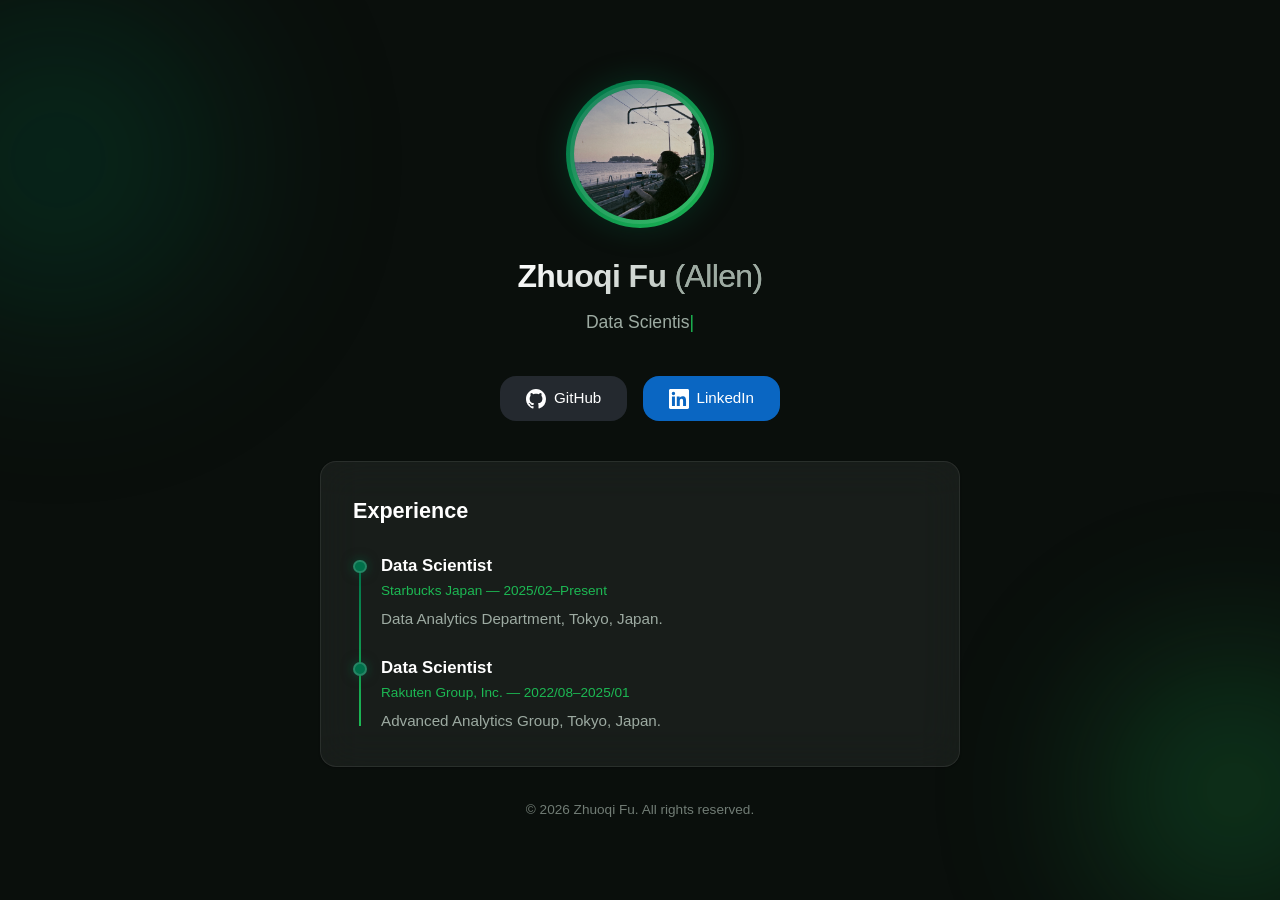
==== index.html @ b74b6f50 "Initial commit" ====
<!DOCTYPE html>
<html lang="en">
<head>
  <meta charset="UTF-8">
  <meta name="viewport" content="width=device-width, initial-scale=1.0">
  <meta name="description" content="Personal homepage of Zhuoqi Fu (Allen)">
  <title>Zhuoqi Fu (Allen) — Personal Homepage</title>
  <link rel="stylesheet" href="style.css">
</head>
<body>
  <main class="container">
    <!-- Hero / Avatar Section -->
    <section class="hero animate-on-load">
      <div class="avatar-wrapper">
        <img
          class="avatar"
          src="avatar.jpg"
          alt="Zhuoqi Fu"
          width="200"
          height="200"
        >
      </div>
      <h1 class="name">Zhuoqi Fu <span class="name-nick">(Allen)</span></h1>
      <p class="tagline"><span data-typing="Data Scientist @ Starbucks"></span><span class="cursor">|</span></p>
    </section>

    <!-- Social Links -->
    <section class="links">
      <a
        class="link-btn github"
        href="https://github.com/fukase1996"
        target="_blank"
        rel="noopener noreferrer"
      >
        <svg class="link-icon" viewBox="0 0 24 24" fill="currentColor" aria-hidden="true">
          <path d="M12 0C5.37 0 0 5.37 0 12c0 5.31 3.435 9.795 8.205 11.385.6.105.825-.255.825-.57 0-.285-.015-1.23-.015-2.235-3.015.555-3.795-.735-4.035-1.41-.135-.345-.72-1.41-1.23-1.695-.42-.225-1.02-.78-.015-.795.945-.015 1.62.87 1.845 1.23 1.08 1.815 2.805 1.305 3.495.99.105-.78.42-1.305.765-1.605-2.67-.3-5.46-1.335-5.46-5.925 0-1.305.465-2.385 1.23-3.225-.12-.3-.54-1.53.12-3.18 0 0 1.005-.315 3.3 1.23.96-.27 1.98-.405 3-.405s2.04.135 3 .405c2.295-1.56 3.3-1.23 3.3-1.23.66 1.65.24 2.88.12 3.18.765.84 1.23 1.905 1.23 3.225 0 4.605-2.805 5.625-5.475 5.925.435.375.81 1.095.81 2.22 0 1.605-.015 2.895-.015 3.3 0 .315.225.69.825.57A12.02 12.02 0 0024 12c0-6.63-5.37-12-12-12z"/>
        </svg>
        GitHub
      </a>

      <a
        class="link-btn linkedin"
        href="https://www.linkedin.com/in/zhuoqi/"
        target="_blank"
        rel="noopener noreferrer"
      >
        <svg class="link-icon" viewBox="0 0 24 24" fill="currentColor" aria-hidden="true">
          <path d="M20.447 20.452h-3.554v-5.569c0-1.328-.027-3.037-1.852-3.037-1.853 0-2.136 1.445-2.136 2.939v5.667H9.351V9h3.414v1.561h.046c.477-.9 1.637-1.85 3.37-1.85 3.601 0 4.267 2.37 4.267 5.455v6.286zM5.337 7.433a2.062 2.062 0 01-2.063-2.065 2.064 2.064 0 112.063 2.065zm1.782 13.019H3.555V9h3.564v11.452zM22.225 0H1.771C.792 0 0 .774 0 1.729v20.542C0 23.227.792 24 1.771 24h20.451C23.2 24 24 23.227 24 22.271V1.729C24 .774 23.2 0 22.222 0h.003z"/>
        </svg>
        LinkedIn
      </a>
    </section>

    <!-- Experience Section -->
    <section class="experience">
      <h2>Experience</h2>
      <div class="timeline">
        <div class="timeline-item" data-animate>
          <div class="timeline-dot"></div>
          <div class="timeline-content">
            <h3>Data Scientist</h3>
            <span class="timeline-meta">Starbucks Japan — 2025/02–Present</span>
            <p>Data Analytics Department, Tokyo, Japan.</p>
          </div>
        </div>
        <div class="timeline-item" data-animate>
          <div class="timeline-dot"></div>
          <div class="timeline-content">
            <h3>Data Scientist</h3>
            <span class="timeline-meta">Rakuten Group, Inc. — 2022/08–2025/01</span>
            <p>Advanced Analytics Group, Tokyo, Japan.</p>
          </div>
        </div>
      </div>
    </section>

    <!-- Footer -->
    <footer class="footer">
      <p>&copy; <span id="year"></span> Zhuoqi Fu. All rights reserved.</p>
    </footer>
  </main>

  <script src="script.js"></script>
</body>
</html>
---- style.css ----
/* ========================================
   Personal Homepage — Zhuoqi Fu (Allen)
   ======================================== */

/* --- Reset & Base --- */
*,
*::before,
*::after {
  box-sizing: border-box;
  margin: 0;
  padding: 0;
}

:root {
  --color-bg:        #0a0f0c;
  --color-surface:   rgba(255,255,255,0.06);
  --color-text:      #e8ece9;
  --color-muted:     #9daba2;
  --color-accent:    #00704A;
  --color-accent-hi: #00995f;
  --color-accent2:   #1db954;
  --color-border:    rgba(255,255,255,0.08);
  --color-github:    #24292f;
  --color-linkedin:  #0a66c2;
  --radius:          16px;
  --radius-full:     9999px;
  --shadow-sm:       0 1px 2px rgba(0,0,0,0.3);
  --shadow-md:       0 8px 32px rgba(0,0,0,0.4);
  --shadow-glow:     0 0 30px rgba(0,112,74,0.3);
  --font-sans:       -apple-system, BlinkMacSystemFont, "Segoe UI", Roboto, "Helvetica Neue", Arial, sans-serif;
}

html {
  font-size: 16px;
  scroll-behavior: smooth;
}

/* --- Animated Background --- */
body {
  font-family: var(--font-sans);
  color: var(--color-text);
  line-height: 1.6;
  min-height: 100vh;
  display: flex;
  align-items: center;
  justify-content: center;
  padding: 2rem 1rem;
  background: var(--color-bg);
  overflow-x: hidden;
}

/* Floating gradient orbs */
body::before,
body::after {
  content: "";
  position: fixed;
  border-radius: 50%;
  filter: blur(80px);
  opacity: 0.35;
  z-index: 0;
  pointer-events: none;
}

body::before {
  width: 500px;
  height: 500px;
  background: radial-gradient(circle, var(--color-accent), transparent 70%);
  top: -10%;
  left: -15%;
  animation: floatOrb1 18s ease-in-out infinite;
}

body::after {
  width: 400px;
  height: 400px;
  background: radial-gradient(circle, var(--color-accent2), transparent 70%);
  bottom: -10%;
  right: -12%;
  animation: floatOrb2 22s ease-in-out infinite;
}

@keyframes floatOrb1 {
  0%, 100% { transform: translate(0, 0) scale(1); }
  25%      { transform: translate(60px, 40px) scale(1.15); }
  50%      { transform: translate(20px, -30px) scale(0.9); }
  75%      { transform: translate(-30px, -20px) scale(1.1); }
}

@keyframes floatOrb2 {
  0%, 100% { transform: translate(0, 0) scale(1); }
  33%      { transform: translate(-50px, -30px) scale(1.2); }
  66%      { transform: translate(30px, 20px) scale(0.85); }
}

/* --- Container --- */
.container {
  position: relative;
  z-index: 1;
  width: 100%;
  max-width: 640px;
  margin: 0 auto;
}

/* --- Hero --- */
.hero {
  text-align: center;
  margin-bottom: 2.5rem;
}

/* Entry animation for hero */
.hero.animate-on-load {
  animation: fadeInUp 0.9s cubic-bezier(0.22, 0.61, 0.36, 1) both;
}

/* --- Avatar --- */
.avatar-wrapper {
  display: inline-block;
  border-radius: var(--radius-full);
  padding: 4px;
  background: linear-gradient(135deg, var(--color-accent), var(--color-accent2));
  animation: avatarGlow 3s ease-in-out infinite, avatarFloat 5s ease-in-out infinite;
  transition: transform 0.35s ease;
  box-shadow: var(--shadow-glow);
}

.avatar-wrapper:hover {
  transform: scale(1.06);
  box-shadow: 0 0 50px rgba(0,112,74,0.5);
}

.avatar {
  display: block;
  width: 140px;
  height: 140px;
  border-radius: var(--radius-full);
  object-fit: cover;
  border: 4px solid rgba(255,255,255,0.1);
}

@keyframes avatarGlow {
  0%, 100% { box-shadow: 0 0 25px rgba(0,112,74,0.3); }
  50%      { box-shadow: 0 0 45px rgba(0,112,74,0.5), 0 0 80px rgba(29,185,84,0.15); }
}

@keyframes avatarFloat {
  0%, 100% { transform: translateY(0); }
  50%      { transform: translateY(-6px); }
}

/* --- Name --- */
.name {
  font-size: 2rem;
  font-weight: 700;
  margin-top: 1rem;
  letter-spacing: -0.02em;
  background: linear-gradient(135deg, #fff 30%, #9daba2 70%);
  -webkit-background-clip: text;
  -webkit-text-fill-color: transparent;
  background-clip: text;
}

.name-nick {
  font-weight: 400;
  -webkit-text-fill-color: var(--color-muted);
}

/* --- Tagline / Typing --- */
.tagline {
  font-size: 1.1rem;
  margin-top: 0.35rem;
  color: var(--color-muted);
  min-height: 1.7rem;
}

.cursor {
  display: inline-block;
  color: var(--color-accent2);
  font-weight: 300;
  animation: blink 0.8s step-end infinite;
}

.cursor.done {
  animation: blink 1.4s step-end infinite;
}

@keyframes blink {
  0%, 100% { opacity: 1; }
  50%      { opacity: 0; }
}

/* --- Social Links --- */
.links {
  display: flex;
  gap: 1rem;
  justify-content: center;
  flex-wrap: wrap;
  margin-bottom: 2.5rem;
}

.link-btn {
  display: inline-flex;
  align-items: center;
  gap: 0.5rem;
  padding: 0.65rem 1.6rem;
  border-radius: var(--radius);
  font-size: 0.95rem;
  font-weight: 500;
  text-decoration: none;
  color: #fff;
  position: relative;
  overflow: hidden;
  transition: transform 0.25s ease, box-shadow 0.25s ease;
}

/* Shimmer effect */
.link-btn::after {
  content: "";
  position: absolute;
  inset: 0;
  background: linear-gradient(
    105deg,
    transparent 40%,
    rgba(255,255,255,0.12) 45%,
    rgba(255,255,255,0.18) 50%,
    rgba(255,255,255,0.12) 55%,
    transparent 60%
  );
  transform: translateX(-100%);
  transition: transform 0.6s ease;
}

.link-btn:hover::after {
  transform: translateX(100%);
}

.link-btn:hover {
  transform: translateY(-2px);
  box-shadow: var(--shadow-md);
}

.link-btn.github {
  background: var(--color-github);
}

.link-btn.github:hover {
  background: #1b1f23;
}

.link-btn.linkedin {
  background: var(--color-linkedin);
}

.link-btn.linkedin:hover {
  background: #004182;
}

.link-icon {
  width: 1.25rem;
  height: 1.25rem;
  flex-shrink: 0;
  position: relative;
  z-index: 1;
}

/* --- Experience / Glassmorphism --- */
.experience {
  background: var(--color-surface);
  backdrop-filter: blur(20px);
  -webkit-backdrop-filter: blur(20px);
  border: 1px solid var(--color-border);
  border-radius: var(--radius);
  padding: 2rem;
  box-shadow: var(--shadow-sm);
  transition: box-shadow 0.4s ease;
}

.experience:hover {
  box-shadow: var(--shadow-md);
}

.experience h2 {
  font-size: 1.35rem;
  font-weight: 650;
  margin-bottom: 1.5rem;
  color: #fff;
}

/* Timeline */
.timeline {
  position: relative;
  padding-left: 1.75rem;
}

/* Timeline vertical line — draws on scroll */
.timeline::before {
  content: "";
  position: absolute;
  left: 0.375rem;
  top: 0.5rem;
  bottom: 0.5rem;
  width: 2px;
  background: linear-gradient(
    to bottom,
    var(--color-accent),
    var(--color-accent2)
  );
  transform-origin: top;
  animation: drawLine 1.2s ease-out both;
  animation-timeline: view();
  animation-range: entry 0% entry 100%;
}

/* Fallback for browsers without scroll-driven animations */
@supports not (animation-timeline: view()) {
  .timeline::before {
    animation: drawLineFallback 1.2s ease-out both;
  }
}

@keyframes drawLine {
  from { transform: scaleY(0); }
  to   { transform: scaleY(1); }
}

@keyframes drawLineFallback {
  from { transform: scaleY(0); }
  to   { transform: scaleY(1); }
}

.timeline-item {
  position: relative;
  margin-bottom: 1.5rem;
  opacity: 0;
  transform: translateX(-20px);
  transition: opacity 0.6s ease, transform 0.6s cubic-bezier(0.22, 0.61, 0.36, 1);
}

.timeline-item:last-child {
  margin-bottom: 0;
}

.timeline-item.visible {
  opacity: 1;
  transform: translateX(0);
}

.timeline-dot {
  position: absolute;
  left: -1.75rem;
  top: 0.45rem;
  width: 0.85rem;
  height: 0.85rem;
  border-radius: var(--radius-full);
  background: var(--color-accent);
  border: 2px solid rgba(255,255,255,0.15);
  box-shadow: 0 0 12px rgba(0,112,74,0.5);
  transition: box-shadow 0.4s ease;
}

.timeline-item.visible .timeline-dot {
  animation: dotPulse 2s ease-in-out infinite;
}

@keyframes dotPulse {
  0%, 100% { box-shadow: 0 0 8px rgba(0,112,74,0.5); }
  50%      { box-shadow: 0 0 20px rgba(29,185,84,0.6), 0 0 35px rgba(0,112,74,0.3); }
}

.timeline-content h3 {
  font-size: 1.05rem;
  font-weight: 600;
  color: #fff;
}

.timeline-meta {
  display: block;
  font-size: 0.85rem;
  color: var(--color-accent2);
  font-weight: 500;
  margin-bottom: 0.35rem;
}

.timeline-content p {
  color: var(--color-muted);
  font-size: 0.95rem;
}

/* --- Footer --- */
.footer {
  text-align: center;
  margin-top: 2rem;
  color: var(--color-muted);
  font-size: 0.85rem;
  opacity: 0.7;
}

/* --- Keyframes --- */
@keyframes fadeInUp {
  from {
    opacity: 0;
    transform: translateY(30px);
  }
  to {
    opacity: 1;
    transform: translateY(0);
  }
}

/* --- Responsive --- */
@media (max-width: 480px) {
  body {
    padding: 1.5rem 1rem;
  }

  .name {
    font-size: 1.6rem;
  }

  .experience {
    padding: 1.25rem;
  }

  .links {
    flex-direction: column;
    align-items: stretch;
  }

  .link-btn {
    justify-content: center;
  }

  body::before {
    width: 300px;
    height: 300px;
  }

  body::after {
    width: 250px;
    height: 250px;
  }
}
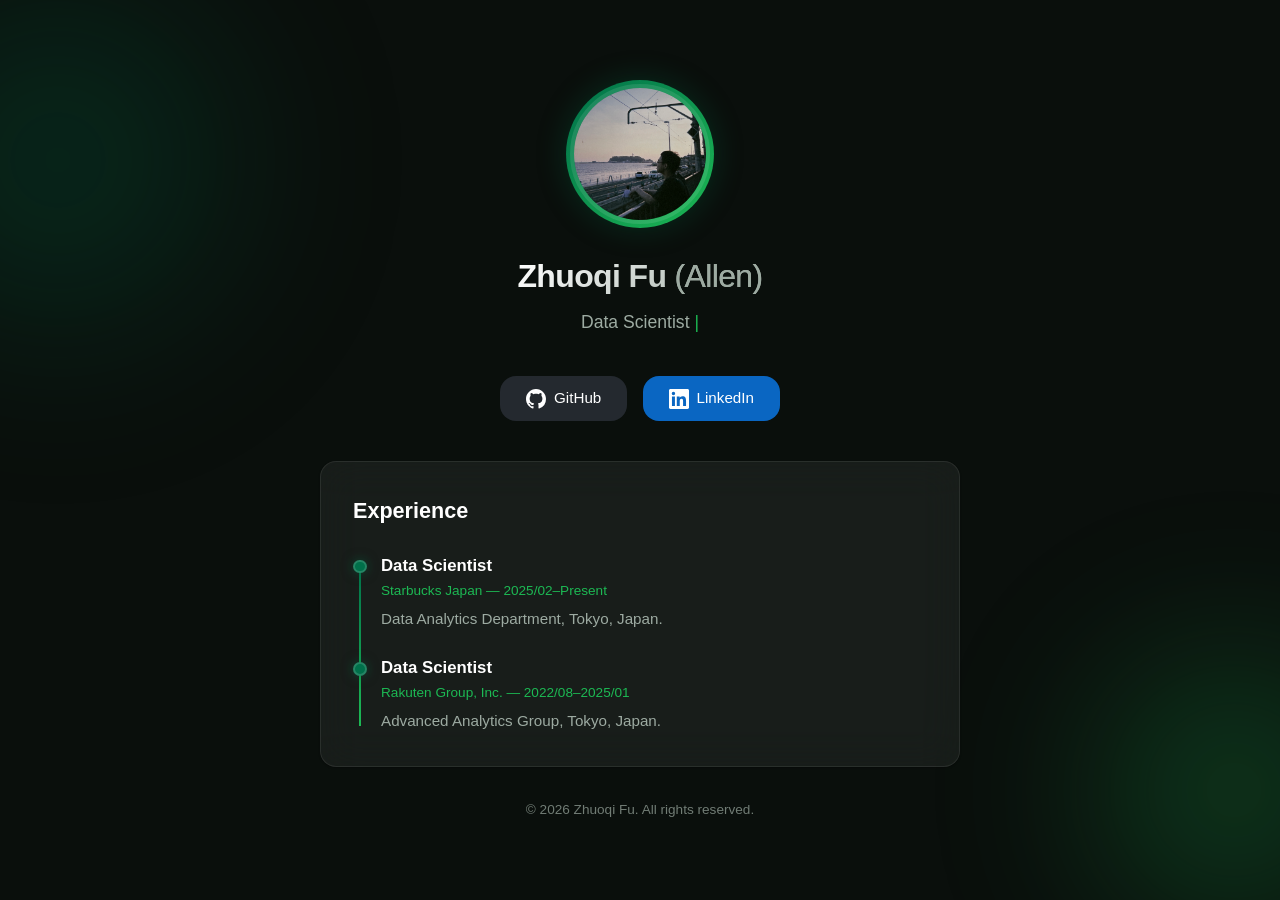
==== commit ea2edd85: "Fix GitHub link to zhuoq1" ====
--- a/index.html
+++ b/index.html
@@ -28,7 +28,7 @@
     <section class="links">
       <a
         class="link-btn github"
-        href="https://github.com/fukase1996"
+        href="https://github.com/zhuoq1"
         target="_blank"
         rel="noopener noreferrer"
       >
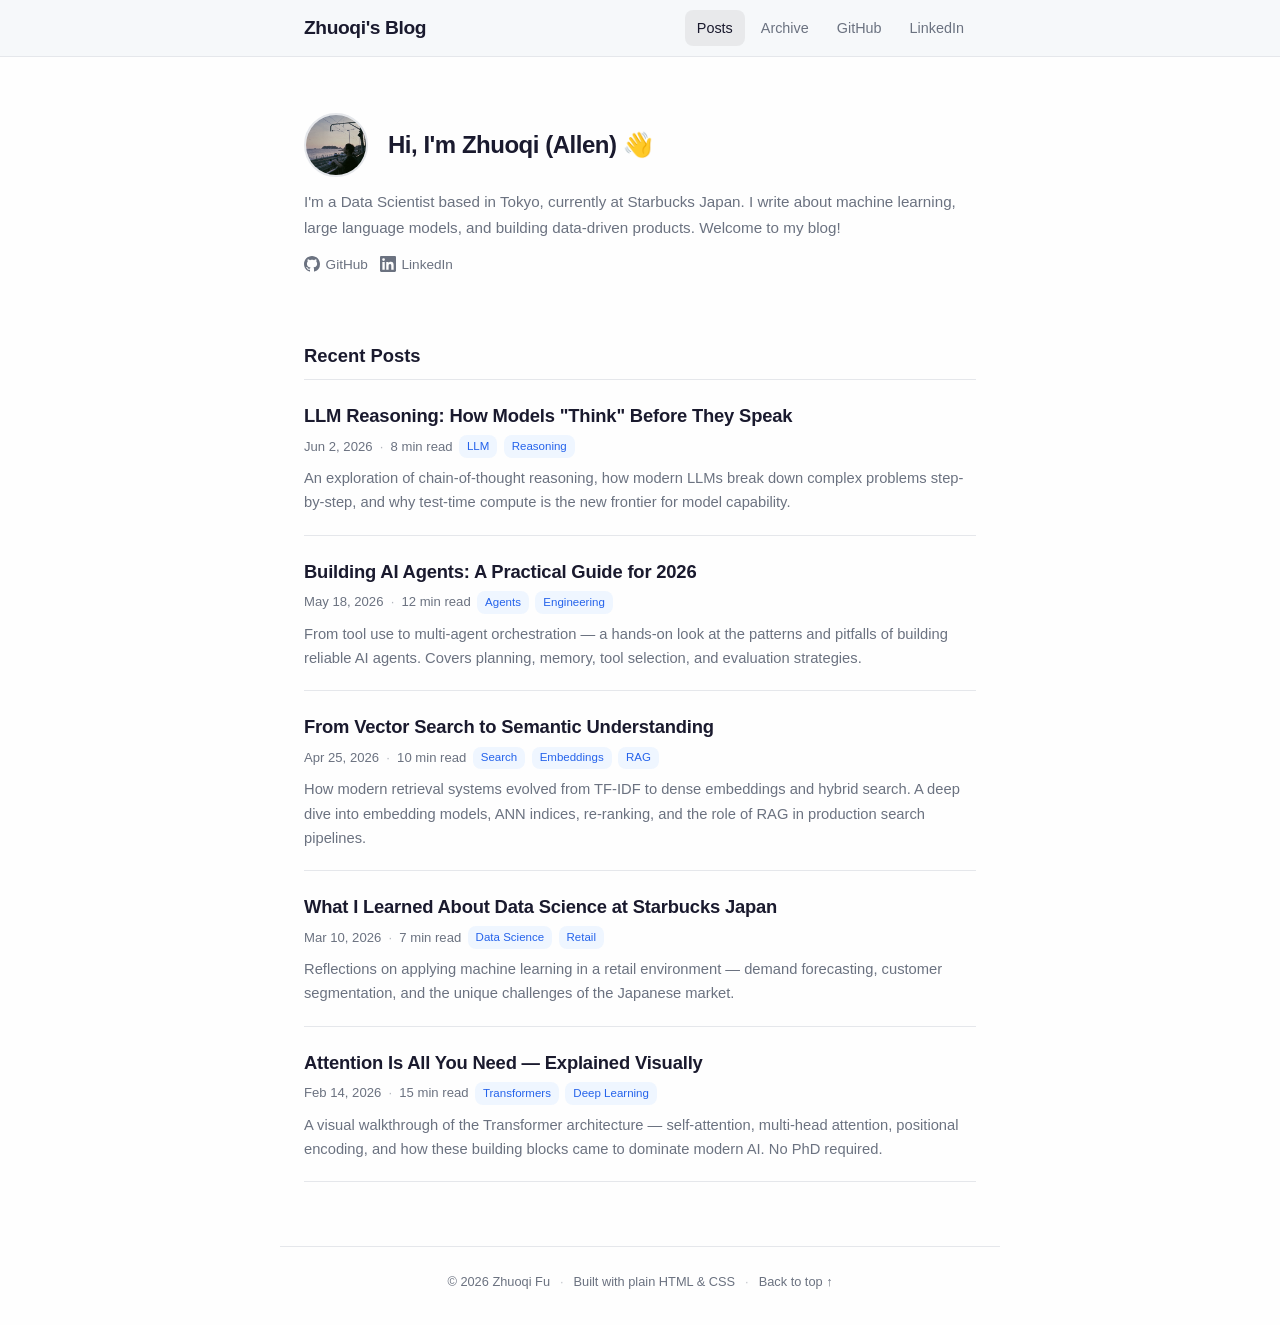
==== commit 03c7a356: "Transform homepage into blog with GitHub OAuth admin panel - Replace static personal page with dynam" ====
--- a/index.html
+++ b/index.html
@@ -3,83 +3,93 @@
 <head>
   <meta charset="UTF-8">
   <meta name="viewport" content="width=device-width, initial-scale=1.0">
-  <meta name="description" content="Personal homepage of Zhuoqi Fu (Allen)">
-  <title>Zhuoqi Fu (Allen) — Personal Homepage</title>
+  <meta name="description" content="Zhuoqi Fu's Blog — thoughts on AI, data science, and technology.">
+  <title>Zhuoqi's Blog</title>
   <link rel="stylesheet" href="style.css">
 </head>
 <body>
-  <main class="container">
-    <!-- Hero / Avatar Section -->
-    <section class="hero animate-on-load">
-      <div class="avatar-wrapper">
+  <!-- Navigation -->
+  <nav class="nav">
+    <div class="nav-inner">
+      <a href="/" class="nav-brand">Zhuoqi's Blog</a>
+      <ul class="nav-links">
+        <li><a href="/" class="active">Posts</a></li>
+        <li><a href="archive.html">Archive</a></li>
+        <li><a href="https://github.com/zhuoq1" target="_blank" rel="noopener noreferrer">GitHub</a></li>
+        <li><a href="https://www.linkedin.com/in/zhuoqi/" target="_blank" rel="noopener noreferrer">LinkedIn</a></li>
+      </ul>
+    </div>
+  </nav>
+
+  <!-- Main Content -->
+  <main class="main">
+    <!-- Author Intro -->
+    <section class="intro">
+      <div class="intro-header">
         <img
-          class="avatar"
+          class="intro-avatar"
           src="avatar.jpg"
           alt="Zhuoqi Fu"
-          width="200"
-          height="200"
+          width="64"
+          height="64"
         >
+        <div>
+          <h1 class="intro-greeting">Hi, I'm Zhuoqi (Allen) 👋</h1>
+        </div>
       </div>
-      <h1 class="name">Zhuoqi Fu <span class="name-nick">(Allen)</span></h1>
-      <p class="tagline"><span data-typing="Data Scientist @ Starbucks"></span><span class="cursor">|</span></p>
-    </section>
-
-    <!-- Social Links -->
-    <section class="links">
-      <a
-        class="link-btn github"
-        href="https://github.com/zhuoq1"
-        target="_blank"
-        rel="noopener noreferrer"
-      >
-        <svg class="link-icon" viewBox="0 0 24 24" fill="currentColor" aria-hidden="true">
-          <path d="M12 0C5.37 0 0 5.37 0 12c0 5.31 3.435 9.795 8.205 11.385.6.105.825-.255.825-.57 0-.285-.015-1.23-.015-2.235-3.015.555-3.795-.735-4.035-1.41-.135-.345-.72-1.41-1.23-1.695-.42-.225-1.02-.78-.015-.795.945-.015 1.62.87 1.845 1.23 1.08 1.815 2.805 1.305 3.495.99.105-.78.42-1.305.765-1.605-2.67-.3-5.46-1.335-5.46-5.925 0-1.305.465-2.385 1.23-3.225-.12-.3-.54-1.53.12-3.18 0 0 1.005-.315 3.3 1.23.96-.27 1.98-.405 3-.405s2.04.135 3 .405c2.295-1.56 3.3-1.23 3.3-1.23.66 1.65.24 2.88.12 3.18.765.84 1.23 1.905 1.23 3.225 0 4.605-2.805 5.625-5.475 5.925.435.375.81 1.095.81 2.22 0 1.605-.015 2.895-.015 3.3 0 .315.225.69.825.57A12.02 12.02 0 0024 12c0-6.63-5.37-12-12-12z"/>
-        </svg>
-        GitHub
-      </a>
-
-      <a
-        class="link-btn linkedin"
-        href="https://www.linkedin.com/in/zhuoqi/"
-        target="_blank"
-        rel="noopener noreferrer"
-      >
-        <svg class="link-icon" viewBox="0 0 24 24" fill="currentColor" aria-hidden="true">
-          <path d="M20.447 20.452h-3.554v-5.569c0-1.328-.027-3.037-1.852-3.037-1.853 0-2.136 1.445-2.136 2.939v5.667H9.351V9h3.414v1.561h.046c.477-.9 1.637-1.85 3.37-1.85 3.601 0 4.267 2.37 4.267 5.455v6.286zM5.337 7.433a2.062 2.062 0 01-2.063-2.065 2.064 2.064 0 112.063 2.065zm1.782 13.019H3.555V9h3.564v11.452zM22.225 0H1.771C.792 0 0 .774 0 1.729v20.542C0 23.227.792 24 1.771 24h20.451C23.2 24 24 23.227 24 22.271V1.729C24 .774 23.2 0 22.222 0h.003z"/>
-        </svg>
-        LinkedIn
-      </a>
-    </section>
-
-    <!-- Experience Section -->
-    <section class="experience">
-      <h2>Experience</h2>
-      <div class="timeline">
-        <div class="timeline-item" data-animate>
-          <div class="timeline-dot"></div>
-          <div class="timeline-content">
-            <h3>Data Scientist</h3>
-            <span class="timeline-meta">Starbucks Japan — 2025/02–Present</span>
-            <p>Data Analytics Department, Tokyo, Japan.</p>
-          </div>
-        </div>
-        <div class="timeline-item" data-animate>
-          <div class="timeline-dot"></div>
-          <div class="timeline-content">
-            <h3>Data Scientist</h3>
-            <span class="timeline-meta">Rakuten Group, Inc. — 2022/08–2025/01</span>
-            <p>Advanced Analytics Group, Tokyo, Japan.</p>
-          </div>
-        </div>
+      <p class="intro-text">
+        I'm a Data Scientist based in Tokyo, currently at Starbucks Japan.
+        I write about machine learning, large language models, and building
+        data-driven products. Welcome to my blog!
+      </p>
+      <div class="social-links">
+        <a class="social-link" href="https://github.com/zhuoq1" target="_blank" rel="noopener noreferrer">
+          <svg viewBox="0 0 24 24" fill="currentColor"><path d="M12 0C5.37 0 0 5.37 0 12c0 5.31 3.435 9.795 8.205 11.385.6.105.825-.255.825-.57 0-.285-.015-1.23-.015-2.235-3.015.555-3.795-.735-4.035-1.41-.135-.345-.72-1.41-1.23-1.695-.42-.225-1.02-.78-.015-.795.945-.015 1.62.87 1.845 1.23 1.08 1.815 2.805 1.305 3.495.99.105-.78.42-1.305.765-1.605-2.67-.3-5.46-1.335-5.46-5.925 0-1.305.465-2.385 1.23-3.225-.12-.3-.54-1.53.12-3.18 0 0 1.005-.315 3.3 1.23.96-.27 1.98-.405 3-.405s2.04.135 3 .405c2.295-1.56 3.3-1.23 3.3-1.23.66 1.65.24 2.88.12 3.18.765.84 1.23 1.905 1.23 3.225 0 4.605-2.805 5.625-5.475 5.925.435.375.81 1.095.81 2.22 0 1.605-.015 2.895-.015 3.3 0 .315.225.69.825.57A12.02 12.02 0 0024 12c0-6.63-5.37-12-12-12z"/></svg>
+          GitHub
+        </a>
+        <a class="social-link" href="https://www.linkedin.com/in/zhuoqi/" target="_blank" rel="noopener noreferrer">
+          <svg viewBox="0 0 24 24" fill="currentColor"><path d="M20.447 20.452h-3.554v-5.569c0-1.328-.027-3.037-1.852-3.037-1.853 0-2.136 1.445-2.136 2.939v5.667H9.351V9h3.414v1.561h.046c.477-.9 1.637-1.85 3.37-1.85 3.601 0 4.267 2.37 4.267 5.455v6.286zM5.337 7.433a2.062 2.062 0 01-2.063-2.065 2.064 2.064 0 112.063 2.065zm1.782 13.019H3.555V9h3.564v11.452zM22.225 0H1.771C.792 0 0 .774 0 1.729v20.542C0 23.227.792 24 1.771 24h20.451C23.2 24 24 23.227 24 22.271V1.729C24 .774 23.2 0 22.222 0h.003z"/></svg>
+          LinkedIn
+        </a>
       </div>
     </section>
 
-    <!-- Footer -->
-    <footer class="footer">
-      <p>&copy; <span id="year"></span> Zhuoqi Fu. All rights reserved.</p>
-    </footer>
+    <!-- Blog Posts -->
+    <h2 class="posts-header">Recent Posts</h2>
+    <section id="posts-container" aria-live="polite">
+      <p class="loading-placeholder">Loading posts...</p>
+    </section>
   </main>
 
+  <!-- Footer -->
+  <footer class="footer">
+    <p>
+      © <span id="year"></span> Zhuoqi Fu
+      <span class="footer-sep">·</span>
+      Built with plain HTML & CSS
+      <span class="footer-sep">·</span>
+      <a href="#">Back to top ↑</a>
+    </p>
+  </footer>
+
+  <script src="lib/marked.min.js"></script>
+  <script src="lib/purify.min.js"></script>
+  <script src="blog.js"></script>
   <script src="script.js"></script>
+  <script>
+    // Initialize homepage
+    (async function initHome() {
+      const container = document.getElementById('posts-container');
+      try {
+        const posts = await fetchManifest();
+        const params = new URLSearchParams(window.location.search);
+        const page = parseInt(params.get('page')) || 1;
+        renderPostList(container, posts, page);
+      } catch (err) {
+        container.innerHTML = '<p class="error">Failed to load posts. Please refresh the page.</p>';
+        console.error(err);
+      }
+    })();
+  </script>
 </body>
 </html>
--- a/style.css
+++ b/style.css
@@ -1,5 +1,5 @@
 /* ========================================
-   Personal Homepage — Zhuoqi Fu (Allen)
+   Blog — Zhuoqi Fu
    ======================================== */
 
 /* --- Reset & Base --- */
@@ -11,23 +11,24 @@
   padding: 0;
 }
 
+/* Ensure [hidden] works even when CSS sets display */
+[hidden] { display: none !important; }
+
 :root {
-  --color-bg:        #0a0f0c;
-  --color-surface:   rgba(255,255,255,0.06);
-  --color-text:      #e8ece9;
-  --color-muted:     #9daba2;
-  --color-accent:    #00704A;
-  --color-accent-hi: #00995f;
-  --color-accent2:   #1db954;
-  --color-border:    rgba(255,255,255,0.08);
-  --color-github:    #24292f;
-  --color-linkedin:  #0a66c2;
-  --radius:          16px;
-  --radius-full:     9999px;
-  --shadow-sm:       0 1px 2px rgba(0,0,0,0.3);
-  --shadow-md:       0 8px 32px rgba(0,0,0,0.4);
-  --shadow-glow:     0 0 30px rgba(0,112,74,0.3);
+  --color-bg:        #fefefe;
+  --color-surface:   #f6f8fa;
+  --color-text:      #1a1a2e;
+  --color-muted:     #6b7280;
+  --color-accent:    #2563eb;
+  --color-accent-hi: #1d4ed8;
+  --color-tag-bg:    #eff6ff;
+  --color-tag-text:  #2563eb;
+  --color-border:    #e5e7eb;
+  --color-code-bg:   #f3f4f6;
+  --radius:          8px;
   --font-sans:       -apple-system, BlinkMacSystemFont, "Segoe UI", Roboto, "Helvetica Neue", Arial, sans-serif;
+  --font-mono:       "SF Mono", "Fira Code", "Cascadia Code", Consolas, monospace;
+  --max-width:       720px;
 }
 
 html {
@@ -35,407 +36,976 @@
   scroll-behavior: smooth;
 }
 
-/* --- Animated Background --- */
 body {
   font-family: var(--font-sans);
   color: var(--color-text);
-  line-height: 1.6;
+  background: var(--color-bg);
+  line-height: 1.7;
   min-height: 100vh;
-  display: flex;
+}
+
+a {
+  color: var(--color-accent);
+  text-decoration: none;
+  transition: color 0.2s ease;
+}
+
+a:hover {
+  color: var(--color-accent-hi);
+}
+
+/* --- Navigation --- */
+.nav {
+  background: var(--color-surface);
+  border-bottom: 1px solid var(--color-border);
+  position: sticky;
+  top: 0;
+  z-index: 100;
+  backdrop-filter: blur(12px);
+  -webkit-backdrop-filter: blur(12px);
+}
+
+.nav-inner {
+  max-width: var(--max-width);
+  margin: 0 auto;
+  padding: 0 1.5rem;
+  display: flex;
+  align-items: center;
+  justify-content: space-between;
+  height: 56px;
+}
+
+.nav-brand {
+  font-size: 1.2rem;
+  font-weight: 700;
+  color: var(--color-text);
+  letter-spacing: -0.02em;
+}
+
+.nav-brand:hover {
+  color: var(--color-accent);
+}
+
+.nav-links {
+  display: flex;
+  gap: 0.25rem;
+  list-style: none;
+  flex-wrap: wrap;
+}
+
+.nav-links a {
+  display: inline-block;
+  padding: 0.35rem 0.75rem;
+  border-radius: var(--radius);
+  font-size: 0.9rem;
+  color: var(--color-muted);
+  font-weight: 500;
+  transition: background 0.2s, color 0.2s;
+}
+
+.nav-links a:hover,
+.nav-links a.active {
+  color: var(--color-text);
+  background: rgba(0,0,0,0.06);
+}
+
+/* --- Main Container --- */
+.main {
+  max-width: var(--max-width);
+  margin: 0 auto;
+  padding: 2rem 1.5rem 4rem;
+}
+
+/* --- Author Intro --- */
+.intro {
+  margin-bottom: 2.5rem;
+  padding: 1.5rem 0;
+}
+
+.intro-header {
+  display: flex;
+  align-items: center;
+  gap: 1.25rem;
+  margin-bottom: 0.75rem;
+}
+
+.intro-avatar {
+  width: 64px;
+  height: 64px;
+  border-radius: 50%;
+  object-fit: cover;
+  border: 2px solid var(--color-border);
+}
+
+.intro-greeting {
+  font-size: 1.5rem;
+  font-weight: 700;
+  letter-spacing: -0.02em;
+}
+
+.intro-text {
+  color: var(--color-muted);
+  font-size: 0.95rem;
+  line-height: 1.7;
+}
+
+.intro-text a {
+  font-weight: 500;
+}
+
+.social-links {
+  display: flex;
+  gap: 0.75rem;
+  margin-top: 0.75rem;
+}
+
+.social-link {
+  display: inline-flex;
+  align-items: center;
+  gap: 0.35rem;
+  font-size: 0.85rem;
+  color: var(--color-muted);
+}
+
+.social-link:hover {
+  color: var(--color-accent);
+}
+
+.social-link svg {
+  width: 1rem;
+  height: 1rem;
+  flex-shrink: 0;
+}
+
+/* --- Post Listings --- */
+.posts-header {
+  font-size: 1.15rem;
+  font-weight: 650;
+  margin-bottom: 1.25rem;
+  padding-bottom: 0.5rem;
+  border-bottom: 1px solid var(--color-border);
+}
+
+.post-entry {
+  padding: 1.25rem 0;
+  border-bottom: 1px solid var(--color-border);
+}
+
+.post-entry:first-of-type {
+  padding-top: 0;
+}
+
+.post-title {
+  font-size: 1.15rem;
+  font-weight: 650;
+  margin-bottom: 0.25rem;
+  letter-spacing: -0.01em;
+}
+
+.post-title a {
+  color: var(--color-text);
+}
+
+.post-title a:hover {
+  color: var(--color-accent);
+}
+
+.post-meta {
+  font-size: 0.82rem;
+  color: var(--color-muted);
+  margin-bottom: 0.5rem;
+  display: flex;
+  flex-wrap: wrap;
+  gap: 0.15rem;
+  align-items: center;
+}
+
+.post-meta-sep {
+  margin: 0 0.3rem;
+  opacity: 0.5;
+}
+
+.post-tags {
+  display: inline-flex;
+  gap: 0.4rem;
+  flex-wrap: wrap;
+  margin-left: 0.25rem;
+}
+
+.post-tag {
+  display: inline-block;
+  font-size: 0.72rem;
+  padding: 0.1rem 0.5rem;
+  border-radius: var(--radius);
+  background: var(--color-tag-bg);
+  color: var(--color-tag-text);
+  font-weight: 500;
+  transition: background 0.2s;
+}
+
+.post-tag:hover {
+  background: #dbeafe;
+  color: var(--color-accent-hi);
+}
+
+.post-excerpt {
+  color: var(--color-muted);
+  font-size: 0.92rem;
+  line-height: 1.65;
+}
+
+.loading-placeholder {
+  color: var(--color-muted);
+  font-style: italic;
+  padding: 1rem 0;
+}
+
+.error {
+  color: #dc2626;
+  padding: 1rem 0;
+}
+
+/* --- Pagination --- */
+.pagination {
+  margin-top: 2rem;
+  display: flex;
+  justify-content: center;
+  gap: 0.5rem;
+}
+
+.pagination a {
+  display: inline-flex;
   align-items: center;
   justify-content: center;
-  padding: 2rem 1rem;
-  background: var(--color-bg);
-  overflow-x: hidden;
-}
-
-/* Floating gradient orbs */
-body::before,
-body::after {
-  content: "";
-  position: fixed;
-  border-radius: 50%;
-  filter: blur(80px);
-  opacity: 0.35;
-  z-index: 0;
-  pointer-events: none;
-}
-
-body::before {
-  width: 500px;
-  height: 500px;
-  background: radial-gradient(circle, var(--color-accent), transparent 70%);
-  top: -10%;
-  left: -15%;
-  animation: floatOrb1 18s ease-in-out infinite;
-}
-
-body::after {
-  width: 400px;
-  height: 400px;
-  background: radial-gradient(circle, var(--color-accent2), transparent 70%);
-  bottom: -10%;
-  right: -12%;
-  animation: floatOrb2 22s ease-in-out infinite;
-}
-
-@keyframes floatOrb1 {
-  0%, 100% { transform: translate(0, 0) scale(1); }
-  25%      { transform: translate(60px, 40px) scale(1.15); }
-  50%      { transform: translate(20px, -30px) scale(0.9); }
-  75%      { transform: translate(-30px, -20px) scale(1.1); }
-}
-
-@keyframes floatOrb2 {
-  0%, 100% { transform: translate(0, 0) scale(1); }
-  33%      { transform: translate(-50px, -30px) scale(1.2); }
-  66%      { transform: translate(30px, 20px) scale(0.85); }
-}
-
-/* --- Container --- */
-.container {
-  position: relative;
-  z-index: 1;
-  width: 100%;
-  max-width: 640px;
+  min-width: 2rem;
+  height: 2rem;
+  padding: 0 0.5rem;
+  border-radius: var(--radius);
+  font-size: 0.9rem;
+  font-weight: 500;
+  color: var(--color-muted);
+  border: 1px solid var(--color-border);
+  transition: background 0.2s, color 0.2s, border-color 0.2s;
+}
+
+.pagination a:hover,
+.pagination a.active {
+  color: var(--color-text);
+  border-color: var(--color-accent);
+  background: rgba(37,99,235,0.1);
+}
+
+/* --- Footer --- */
+.footer {
+  max-width: var(--max-width);
   margin: 0 auto;
-}
-
-/* --- Hero --- */
-.hero {
+  padding: 1.5rem 1.5rem 2rem;
   text-align: center;
-  margin-bottom: 2.5rem;
-}
-
-/* Entry animation for hero */
-.hero.animate-on-load {
-  animation: fadeInUp 0.9s cubic-bezier(0.22, 0.61, 0.36, 1) both;
-}
-
-/* --- Avatar --- */
-.avatar-wrapper {
-  display: inline-block;
-  border-radius: var(--radius-full);
-  padding: 4px;
-  background: linear-gradient(135deg, var(--color-accent), var(--color-accent2));
-  animation: avatarGlow 3s ease-in-out infinite, avatarFloat 5s ease-in-out infinite;
-  transition: transform 0.35s ease;
-  box-shadow: var(--shadow-glow);
-}
-
-.avatar-wrapper:hover {
-  transform: scale(1.06);
-  box-shadow: 0 0 50px rgba(0,112,74,0.5);
-}
-
-.avatar {
-  display: block;
-  width: 140px;
-  height: 140px;
-  border-radius: var(--radius-full);
-  object-fit: cover;
-  border: 4px solid rgba(255,255,255,0.1);
-}
-
-@keyframes avatarGlow {
-  0%, 100% { box-shadow: 0 0 25px rgba(0,112,74,0.3); }
-  50%      { box-shadow: 0 0 45px rgba(0,112,74,0.5), 0 0 80px rgba(29,185,84,0.15); }
-}
-
-@keyframes avatarFloat {
-  0%, 100% { transform: translateY(0); }
-  50%      { transform: translateY(-6px); }
-}
-
-/* --- Name --- */
-.name {
-  font-size: 2rem;
+  color: var(--color-muted);
+  font-size: 0.8rem;
+  border-top: 1px solid var(--color-border);
+}
+
+.footer a {
+  color: var(--color-muted);
+}
+
+.footer a:hover {
+  color: var(--color-accent);
+}
+
+.footer-sep {
+  margin: 0 0.4rem;
+  opacity: 0.4;
+}
+
+/* ========================================
+   Single Post Page
+   ======================================== */
+
+.post-article {
+  padding-top: 0.5rem;
+}
+
+.post-header {
+  margin-bottom: 2rem;
+}
+
+.post-header .post-title {
+  font-size: 1.8rem;
   font-weight: 700;
-  margin-top: 1rem;
-  letter-spacing: -0.02em;
-  background: linear-gradient(135deg, #fff 30%, #9daba2 70%);
-  -webkit-background-clip: text;
-  -webkit-text-fill-color: transparent;
-  background-clip: text;
-}
-
-.name-nick {
-  font-weight: 400;
-  -webkit-text-fill-color: var(--color-muted);
-}
-
-/* --- Tagline / Typing --- */
-.tagline {
-  font-size: 1.1rem;
-  margin-top: 0.35rem;
-  color: var(--color-muted);
-  min-height: 1.7rem;
-}
-
-.cursor {
-  display: inline-block;
-  color: var(--color-accent2);
-  font-weight: 300;
-  animation: blink 0.8s step-end infinite;
-}
-
-.cursor.done {
-  animation: blink 1.4s step-end infinite;
-}
-
-@keyframes blink {
-  0%, 100% { opacity: 1; }
-  50%      { opacity: 0; }
-}
-
-/* --- Social Links --- */
-.links {
-  display: flex;
-  gap: 1rem;
-  justify-content: center;
-  flex-wrap: wrap;
-  margin-bottom: 2.5rem;
-}
-
-.link-btn {
-  display: inline-flex;
-  align-items: center;
-  gap: 0.5rem;
-  padding: 0.65rem 1.6rem;
-  border-radius: var(--radius);
-  font-size: 0.95rem;
-  font-weight: 500;
-  text-decoration: none;
-  color: #fff;
-  position: relative;
-  overflow: hidden;
-  transition: transform 0.25s ease, box-shadow 0.25s ease;
-}
-
-/* Shimmer effect */
-.link-btn::after {
-  content: "";
-  position: absolute;
-  inset: 0;
-  background: linear-gradient(
-    105deg,
-    transparent 40%,
-    rgba(255,255,255,0.12) 45%,
-    rgba(255,255,255,0.18) 50%,
-    rgba(255,255,255,0.12) 55%,
-    transparent 60%
-  );
-  transform: translateX(-100%);
-  transition: transform 0.6s ease;
-}
-
-.link-btn:hover::after {
-  transform: translateX(100%);
-}
-
-.link-btn:hover {
-  transform: translateY(-2px);
-  box-shadow: var(--shadow-md);
-}
-
-.link-btn.github {
-  background: var(--color-github);
-}
-
-.link-btn.github:hover {
-  background: #1b1f23;
-}
-
-.link-btn.linkedin {
-  background: var(--color-linkedin);
-}
-
-.link-btn.linkedin:hover {
-  background: #004182;
-}
-
-.link-icon {
-  width: 1.25rem;
-  height: 1.25rem;
-  flex-shrink: 0;
-  position: relative;
-  z-index: 1;
-}
-
-/* --- Experience / Glassmorphism --- */
-.experience {
-  background: var(--color-surface);
-  backdrop-filter: blur(20px);
-  -webkit-backdrop-filter: blur(20px);
-  border: 1px solid var(--color-border);
-  border-radius: var(--radius);
-  padding: 2rem;
-  box-shadow: var(--shadow-sm);
-  transition: box-shadow 0.4s ease;
-}
-
-.experience:hover {
-  box-shadow: var(--shadow-md);
-}
-
-.experience h2 {
+  line-height: 1.3;
+  margin-bottom: 0.5rem;
+}
+
+.post-header .post-meta {
+  font-size: 0.85rem;
+  margin-bottom: 0;
+}
+
+/* Post content typography */
+.post-content h2 {
   font-size: 1.35rem;
   font-weight: 650;
-  margin-bottom: 1.5rem;
-  color: #fff;
-}
-
-/* Timeline */
-.timeline {
-  position: relative;
-  padding-left: 1.75rem;
-}
-
-/* Timeline vertical line — draws on scroll */
-.timeline::before {
-  content: "";
-  position: absolute;
-  left: 0.375rem;
-  top: 0.5rem;
-  bottom: 0.5rem;
-  width: 2px;
-  background: linear-gradient(
-    to bottom,
-    var(--color-accent),
-    var(--color-accent2)
-  );
-  transform-origin: top;
-  animation: drawLine 1.2s ease-out both;
-  animation-timeline: view();
-  animation-range: entry 0% entry 100%;
-}
-
-/* Fallback for browsers without scroll-driven animations */
-@supports not (animation-timeline: view()) {
-  .timeline::before {
-    animation: drawLineFallback 1.2s ease-out both;
-  }
-}
-
-@keyframes drawLine {
-  from { transform: scaleY(0); }
-  to   { transform: scaleY(1); }
-}
-
-@keyframes drawLineFallback {
-  from { transform: scaleY(0); }
-  to   { transform: scaleY(1); }
-}
-
-.timeline-item {
-  position: relative;
-  margin-bottom: 1.5rem;
-  opacity: 0;
-  transform: translateX(-20px);
-  transition: opacity 0.6s ease, transform 0.6s cubic-bezier(0.22, 0.61, 0.36, 1);
-}
-
-.timeline-item:last-child {
-  margin-bottom: 0;
-}
-
-.timeline-item.visible {
-  opacity: 1;
-  transform: translateX(0);
-}
-
-.timeline-dot {
-  position: absolute;
-  left: -1.75rem;
-  top: 0.45rem;
-  width: 0.85rem;
-  height: 0.85rem;
-  border-radius: var(--radius-full);
-  background: var(--color-accent);
-  border: 2px solid rgba(255,255,255,0.15);
-  box-shadow: 0 0 12px rgba(0,112,74,0.5);
-  transition: box-shadow 0.4s ease;
-}
-
-.timeline-item.visible .timeline-dot {
-  animation: dotPulse 2s ease-in-out infinite;
-}
-
-@keyframes dotPulse {
-  0%, 100% { box-shadow: 0 0 8px rgba(0,112,74,0.5); }
-  50%      { box-shadow: 0 0 20px rgba(29,185,84,0.6), 0 0 35px rgba(0,112,74,0.3); }
-}
-
-.timeline-content h3 {
+  margin: 2rem 0 0.75rem;
+  padding-bottom: 0.35rem;
+  border-bottom: 1px solid var(--color-border);
+}
+
+.post-content h3 {
+  font-size: 1.15rem;
+  font-weight: 650;
+  margin: 1.5rem 0 0.5rem;
+}
+
+.post-content h4 {
   font-size: 1.05rem;
   font-weight: 600;
+  margin: 1.25rem 0 0.5rem;
+}
+
+.post-content p {
+  margin-bottom: 1rem;
+  color: #374151;
+}
+
+.post-content ul,
+.post-content ol {
+  margin: 0.75rem 0 1rem 1.5rem;
+  color: #374151;
+}
+
+.post-content li {
+  margin-bottom: 0.35rem;
+}
+
+.post-content strong {
+  color: var(--color-text);
+}
+
+.post-content blockquote {
+  margin: 1.25rem 0;
+  padding: 0.5rem 1rem;
+  border-left: 3px solid var(--color-accent);
+  color: var(--color-muted);
+  background: rgba(37,99,235,0.05);
+  border-radius: 0 var(--radius) var(--radius) 0;
+}
+
+.post-content blockquote p {
+  margin-bottom: 0.35rem;
+}
+
+.post-content code {
+  font-family: var(--font-mono);
+  font-size: 0.88em;
+  background: var(--color-code-bg);
+  padding: 0.15em 0.4em;
+  border-radius: 4px;
+  border: 1px solid var(--color-border);
+}
+
+.post-content pre {
+  margin: 1rem 0;
+  padding: 1rem;
+  background: var(--color-code-bg);
+  border: 1px solid var(--color-border);
+  border-radius: var(--radius);
+  overflow-x: auto;
+  font-size: 0.85rem;
+  line-height: 1.55;
+}
+
+.post-content pre code {
+  background: none;
+  border: none;
+  padding: 0;
+  font-size: inherit;
+}
+
+.post-content img {
+  max-width: 100%;
+  border-radius: var(--radius);
+  margin: 0.75rem 0;
+}
+
+.post-content hr {
+  border: none;
+  border-top: 1px solid var(--color-border);
+  margin: 1.5rem 0;
+}
+
+/* Back link */
+.post-back {
+  display: inline-block;
+  margin-top: 2.5rem;
+  font-size: 0.9rem;
+  color: var(--color-muted);
+}
+
+.post-back:hover {
+  color: var(--color-accent);
+}
+
+.post-edit-link {
+  display: inline-block;
+  margin-top: 0.5rem;
+  margin-left: 1rem;
+  font-size: 0.85rem;
+  color: var(--color-accent);
+  font-weight: 500;
+}
+
+.post-edit-link:hover {
+  text-decoration: underline;
+}
+
+/* --- Archive Page --- */
+.archive-year {
+  font-size: 1.3rem;
+  font-weight: 700;
+  margin: 2rem 0 0.75rem;
+  color: var(--color-text);
+}
+
+.archive-year:first-child {
+  margin-top: 0;
+}
+
+.archive-entry {
+  display: flex;
+  align-items: baseline;
+  gap: 0.75rem;
+  padding: 0.35rem 0;
+  font-size: 0.95rem;
+}
+
+.archive-date {
+  font-size: 0.82rem;
+  color: var(--color-muted);
+  flex-shrink: 0;
+  min-width: 5.5rem;
+  font-family: var(--font-mono);
+}
+
+.archive-entry a {
+  color: var(--color-text);
+  font-weight: 500;
+}
+
+.archive-entry a:hover {
+  color: var(--color-accent);
+}
+
+/* --- Responsive --- */
+@media (max-width: 600px) {
+  .nav-inner {
+    padding: 0 1rem;
+    height: 48px;
+  }
+
+  .nav-brand {
+    font-size: 1rem;
+  }
+
+  .nav-links a {
+    font-size: 0.8rem;
+    padding: 0.3rem 0.5rem;
+  }
+
+  .main {
+    padding: 1.5rem 1rem 3rem;
+  }
+
+  .intro-header {
+    gap: 0.75rem;
+  }
+
+  .intro-avatar {
+    width: 48px;
+    height: 48px;
+  }
+
+  .intro-greeting {
+    font-size: 1.2rem;
+  }
+
+  .post-header .post-title {
+    font-size: 1.4rem;
+  }
+
+  .post-content h2 {
+    font-size: 1.15rem;
+  }
+
+  .archive-entry {
+    flex-direction: column;
+    gap: 0.1rem;
+    padding: 0.5rem 0;
+  }
+}
+
+/* ========================================
+   Admin — Login Gate
+   ======================================== */
+
+.login-gate {
+  display: flex;
+  align-items: center;
+  justify-content: center;
+  min-height: 100vh;
+  background: var(--color-bg);
+}
+
+.login-card {
+  background: var(--color-surface);
+  border: 1px solid var(--color-border);
+  border-radius: var(--radius);
+  padding: 2.5rem;
+  width: 100%;
+  max-width: 400px;
+  box-shadow: 0 4px 24px rgba(0,0,0,0.08);
+}
+
+.login-title {
+  font-size: 1.4rem;
+  font-weight: 700;
+  text-align: center;
+  margin-bottom: 1.5rem;
+}
+
+.login-desc {
+  text-align: center;
+  color: var(--color-muted);
+  font-size: 0.9rem;
+  margin-bottom: 1.5rem;
+}
+
+.login-form {
+  display: flex;
+  flex-direction: column;
+  gap: 1rem;
+}
+
+.login-label {
+  display: flex;
+  flex-direction: column;
+  gap: 0.35rem;
+  font-size: 0.85rem;
+  font-weight: 600;
+  color: var(--color-muted);
+}
+
+.login-input {
+  padding: 0.65rem 0.85rem;
+  border: 1px solid var(--color-border);
+  border-radius: var(--radius);
+  font-size: 0.95rem;
+  font-family: inherit;
+  background: var(--color-bg);
+  color: var(--color-text);
+  transition: border-color 0.2s;
+}
+
+.login-input:focus {
+  outline: none;
+  border-color: var(--color-accent);
+  box-shadow: 0 0 0 3px rgba(37,99,235,0.15);
+}
+
+.login-hint {
+  font-size: 0.78rem;
+  color: var(--color-muted);
+  line-height: 1.5;
+}
+
+.login-error {
+  color: #dc2626;
+  font-size: 0.85rem;
+  text-align: center;
+}
+
+.login-btn {
+  padding: 0.7rem;
+  background: var(--color-accent);
   color: #fff;
-}
-
-.timeline-meta {
-  display: block;
+  border: none;
+  border-radius: var(--radius);
+  font-size: 0.95rem;
+  font-weight: 600;
+  cursor: pointer;
+  transition: background 0.2s;
+  width: 100%;
+}
+
+.login-btn:hover {
+  background: var(--color-accent-hi);
+}
+
+.login-btn-github {
+  display: flex;
+  align-items: center;
+  justify-content: center;
+  gap: 0.5rem;
+  background: #24292e;
+  color: #fff;
+}
+
+.login-btn-github:hover {
+  background: #1a1f23;
+}
+
+.login-btn-icon {
+  width: 20px;
+  height: 20px;
+}
+
+/* ========================================
+   Admin — Dashboard
+   ======================================== */
+
+.admin-app {
+  min-height: 100vh;
+  background: var(--color-bg);
+}
+
+.admin-topbar {
+  display: flex;
+  align-items: center;
+  justify-content: space-between;
+  padding: 0.75rem 1.5rem;
+  background: var(--color-surface);
+  border-bottom: 1px solid var(--color-border);
+  position: sticky;
+  top: 0;
+  z-index: 50;
+}
+
+.admin-topbar-left {
+  display: flex;
+  align-items: center;
+  gap: 1rem;
+}
+
+.admin-back-link {
   font-size: 0.85rem;
-  color: var(--color-accent2);
+  color: var(--color-muted);
+}
+
+.admin-back-link:hover {
+  color: var(--color-accent);
+}
+
+.admin-brand {
+  font-weight: 700;
+  font-size: 1rem;
+}
+
+.admin-topbar-right {
+  display: flex;
+  align-items: center;
+  gap: 0.75rem;
+}
+
+.admin-select {
+  padding: 0.35rem 0.5rem;
+  border: 1px solid var(--color-border);
+  border-radius: var(--radius);
+  background: var(--color-bg);
+  color: var(--color-text);
+  font-size: 0.85rem;
+  font-family: inherit;
+  max-width: 280px;
+}
+
+.admin-btn-outline {
+  padding: 0.35rem 0.85rem;
+  border: 1px solid var(--color-border);
+  border-radius: var(--radius);
+  background: transparent;
+  color: var(--color-muted);
+  font-size: 0.85rem;
+  cursor: pointer;
+  font-family: inherit;
+  transition: border-color 0.2s, color 0.2s;
+}
+
+.admin-btn-outline:hover {
+  border-color: var(--color-accent);
+  color: var(--color-accent);
+}
+
+/* Admin Main */
+.admin-main {
+  max-width: 1100px;
+  margin: 0 auto;
+  padding: 1.25rem 1.5rem 3rem;
+}
+
+/* Metadata Form */
+.admin-meta {
+  margin-bottom: 1rem;
+}
+
+.admin-meta-row {
+  margin-bottom: 0.75rem;
+}
+
+.admin-meta-row-3 {
+  display: grid;
+  grid-template-columns: 1.5fr 1fr 1fr;
+  gap: 0.75rem;
+}
+
+.admin-label {
+  display: flex;
+  flex-direction: column;
+  gap: 0.25rem;
+  font-size: 0.78rem;
+  font-weight: 600;
+  color: var(--color-muted);
+  text-transform: uppercase;
+  letter-spacing: 0.04em;
+}
+
+.admin-input {
+  padding: 0.5rem 0.65rem;
+  border: 1px solid var(--color-border);
+  border-radius: var(--radius);
+  font-size: 0.9rem;
+  font-family: inherit;
+  background: var(--color-bg);
+  color: var(--color-text);
+  transition: border-color 0.2s;
+}
+
+.admin-input:focus {
+  outline: none;
+  border-color: var(--color-accent);
+  box-shadow: 0 0 0 3px rgba(37,99,235,0.12);
+}
+
+.admin-textarea {
+  padding: 0.5rem 0.65rem;
+  border: 1px solid var(--color-border);
+  border-radius: var(--radius);
+  font-size: 0.9rem;
+  font-family: inherit;
+  background: var(--color-bg);
+  color: var(--color-text);
+  resize: vertical;
+  transition: border-color 0.2s;
+}
+
+.admin-textarea:focus {
+  outline: none;
+  border-color: var(--color-accent);
+  box-shadow: 0 0 0 3px rgba(37,99,235,0.12);
+}
+
+/* Split Pane Editor */
+.admin-editor {
+  display: grid;
+  grid-template-columns: 1fr 1fr;
+  gap: 0;
+  border: 1px solid var(--color-border);
+  border-radius: var(--radius);
+  overflow: hidden;
+  min-height: 500px;
+}
+
+.admin-pane {
+  display: flex;
+  flex-direction: column;
+}
+
+.admin-pane-editor {
+  border-right: 1px solid var(--color-border);
+}
+
+.admin-pane-header {
+  display: flex;
+  align-items: center;
+  justify-content: space-between;
+  padding: 0.5rem 0.75rem;
+  background: var(--color-surface);
+  border-bottom: 1px solid var(--color-border);
+  font-size: 0.78rem;
+  font-weight: 600;
+  color: var(--color-muted);
+  text-transform: uppercase;
+  letter-spacing: 0.04em;
+}
+
+.admin-pane-words {
+  font-weight: 400;
+  text-transform: none;
+  letter-spacing: 0;
+}
+
+.admin-editor-textarea {
+  flex: 1;
+  padding: 0.75rem;
+  border: none;
+  resize: none;
+  font-family: var(--font-mono);
+  font-size: 0.88rem;
+  line-height: 1.65;
+  background: var(--color-bg);
+  color: var(--color-text);
+  min-height: 450px;
+}
+
+.admin-editor-textarea:focus {
+  outline: none;
+}
+
+.admin-preview-content {
+  flex: 1;
+  padding: 0.75rem 1rem;
+  overflow-y: auto;
+  background: var(--color-bg);
+  min-height: 450px;
+}
+
+/* Hide mobile tabs on desktop */
+.admin-mobile-tabs {
+  display: none;
+}
+
+/* Action Buttons */
+.admin-actions {
+  display: flex;
+  gap: 0.75rem;
+  margin-top: 1.25rem;
+}
+
+.admin-btn {
+  padding: 0.6rem 1.5rem;
+  border: 1px solid var(--color-border);
+  border-radius: var(--radius);
+  background: var(--color-surface);
+  color: var(--color-text);
+  font-size: 0.9rem;
   font-weight: 500;
-  margin-bottom: 0.35rem;
-}
-
-.timeline-content p {
-  color: var(--color-muted);
-  font-size: 0.95rem;
-}
-
-/* --- Footer --- */
-.footer {
-  text-align: center;
-  margin-top: 2rem;
-  color: var(--color-muted);
+  cursor: pointer;
+  font-family: inherit;
+  transition: background 0.2s, border-color 0.2s;
+}
+
+.admin-btn:hover {
+  border-color: var(--color-accent);
+}
+
+.admin-btn-primary {
+  background: var(--color-accent);
+  color: #fff;
+  border-color: var(--color-accent);
+}
+
+.admin-btn-primary:hover {
+  background: var(--color-accent-hi);
+}
+
+.admin-btn-danger {
+  color: #dc2626;
+  border-color: #dc2626;
+  background: transparent;
+}
+
+.admin-btn-danger:hover {
+  background: #fef2f2;
+  border-color: #dc2626;
+}
+
+.admin-status {
+  margin-top: 0.75rem;
+  padding: 0.5rem 0.75rem;
+  border-radius: var(--radius);
   font-size: 0.85rem;
-  opacity: 0.7;
-}
-
-/* --- Keyframes --- */
-@keyframes fadeInUp {
-  from {
-    opacity: 0;
-    transform: translateY(30px);
-  }
-  to {
-    opacity: 1;
-    transform: translateY(0);
-  }
-}
-
-/* --- Responsive --- */
-@media (max-width: 480px) {
-  body {
-    padding: 1.5rem 1rem;
-  }
-
-  .name {
-    font-size: 1.6rem;
-  }
-
-  .experience {
-    padding: 1.25rem;
-  }
-
-  .links {
-    flex-direction: column;
-    align-items: stretch;
-  }
-
-  .link-btn {
-    justify-content: center;
-  }
-
-  body::before {
-    width: 300px;
-    height: 300px;
-  }
-
-  body::after {
-    width: 250px;
-    height: 250px;
-  }
-}
+}
+
+.admin-status-success {
+  background: #f0fdf4;
+  color: #166534;
+  border: 1px solid #bbf7d0;
+}
+
+.admin-status-error {
+  background: #fef2f2;
+  color: #991b1b;
+  border: 1px solid #fecaca;
+}
+
+.admin-status-info {
+  background: #eff6ff;
+  color: #1e40af;
+  border: 1px solid #bfdbfe;
+}
+
+/* ========================================
+   Admin — Responsive
+   ======================================== */
+
+@media (max-width: 768px) {
+  .admin-meta-row-3 {
+    grid-template-columns: 1fr;
+  }
+
+  .admin-topbar {
+    padding: 0.5rem 1rem;
+  }
+
+  .admin-main {
+    padding: 0.75rem 1rem 2rem;
+  }
+
+  .admin-editor {
+    grid-template-columns: 1fr;
+  }
+
+  .admin-pane-editor {
+    border-right: none;
+  }
+
+  /* Mobile: show tabs, hide one pane at a time */
+  .admin-mobile-tabs {
+    display: flex;
+    gap: 0;
+    margin-top: 0.5rem;
+    border: 1px solid var(--color-border);
+    border-radius: var(--radius);
+    overflow: hidden;
+  }
+
+  .admin-tab {
+    flex: 1;
+    padding: 0.5rem;
+    border: none;
+    background: var(--color-surface);
+    color: var(--color-muted);
+    font-size: 0.85rem;
+    font-weight: 500;
+    cursor: pointer;
+    font-family: inherit;
+    transition: background 0.2s, color 0.2s;
+  }
+
+  .admin-tab.active {
+    background: var(--color-accent);
+    color: #fff;
+  }
+
+  .admin-pane-preview {
+    display: none;
+  }
+
+  .admin-editor-textarea,
+  .admin-preview-content {
+    min-height: 350px;
+  }
+
+  .admin-select {
+    max-width: 160px;
+  }
+}
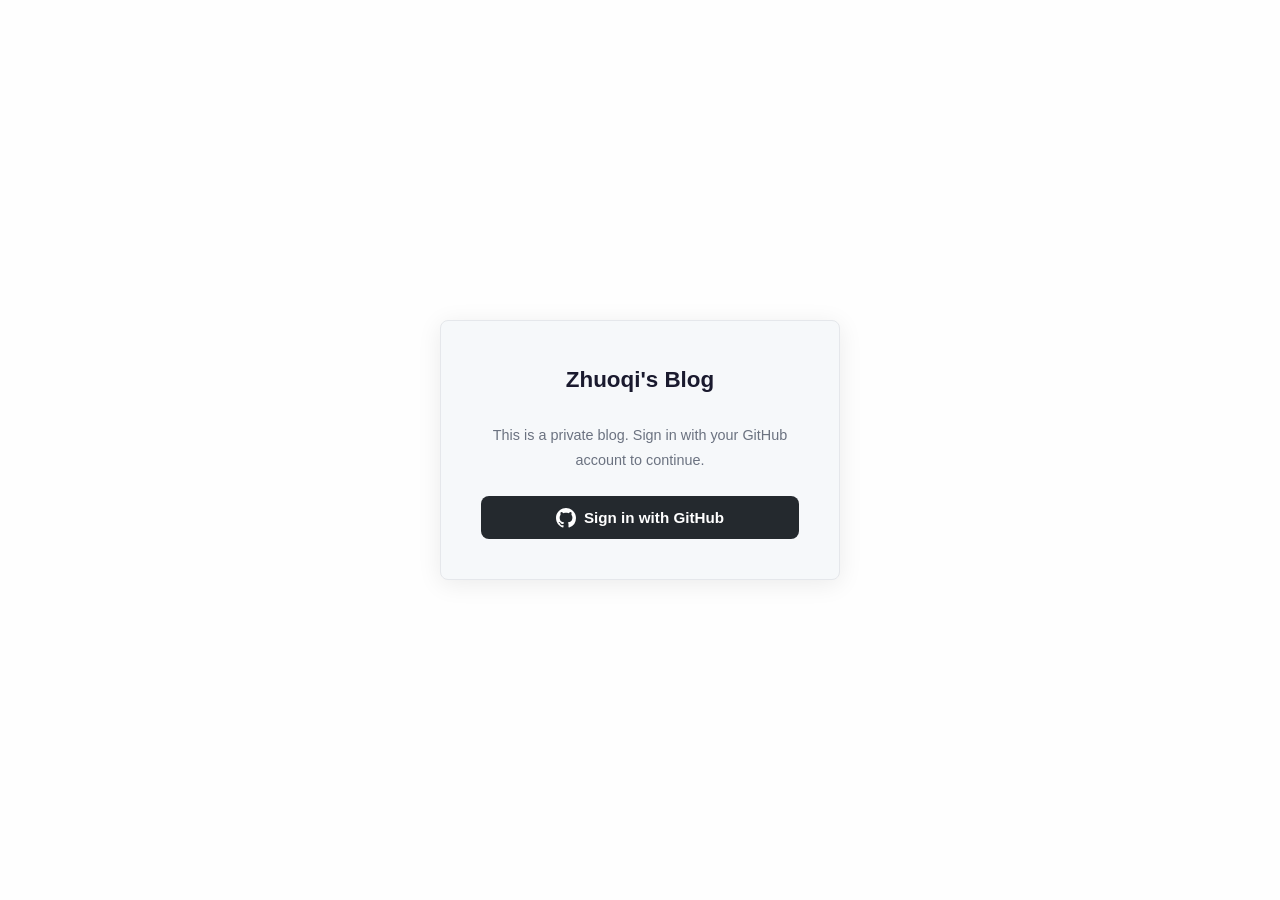
==== commit 42953c95: "Add GitHub SSO auth gate to all pages + CI/CD worker deploy - Create shared auth.js module for GitHu" ====
--- a/index.html
+++ b/index.html
@@ -4,91 +4,175 @@
   <meta charset="UTF-8">
   <meta name="viewport" content="width=device-width, initial-scale=1.0">
   <meta name="description" content="Zhuoqi Fu's Blog — thoughts on AI, data science, and technology.">
+  <meta name="referrer" content="strict-origin-when-cross-origin">
+  <meta http-equiv="Content-Security-Policy" content="default-src 'self'; script-src 'self' 'unsafe-inline'; style-src 'self' 'unsafe-inline'; img-src 'self' data:; connect-src 'self' https://api.github.com; base-uri 'self';">
   <title>Zhuoqi's Blog</title>
   <link rel="stylesheet" href="style.css">
 </head>
 <body>
-  <!-- Navigation -->
-  <nav class="nav">
-    <div class="nav-inner">
-      <a href="/" class="nav-brand">Zhuoqi's Blog</a>
-      <ul class="nav-links">
-        <li><a href="/" class="active">Posts</a></li>
-        <li><a href="archive.html">Archive</a></li>
-        <li><a href="https://github.com/zhuoq1" target="_blank" rel="noopener noreferrer">GitHub</a></li>
-        <li><a href="https://www.linkedin.com/in/zhuoqi/" target="_blank" rel="noopener noreferrer">LinkedIn</a></li>
-      </ul>
+  <!-- Login Gate (shown when not authenticated) -->
+  <div id="login-gate" class="login-gate" hidden>
+    <div class="login-card">
+      <h1 class="login-title">Zhuoqi's Blog</h1>
+      <p class="login-desc">
+        This is a private blog. Sign in with your GitHub account to continue.
+      </p>
+      <button id="login-btn" class="login-btn login-btn-github">
+        <svg class="login-btn-icon" viewBox="0 0 24 24" fill="currentColor"><path d="M12 0C5.37 0 0 5.37 0 12c0 5.31 3.435 9.795 8.205 11.385.6.105.825-.255.825-.57 0-.285-.015-1.23-.015-2.235-3.015.555-3.795-.735-4.035-1.41-.135-.345-.72-1.41-1.23-1.695-.42-.225-1.02-.78-.015-.795.945-.015 1.62.87 1.845 1.23 1.08 1.815 2.805 1.305 3.495.99.105-.78.42-1.305.765-1.605-2.67-.3-5.46-1.335-5.46-5.925 0-1.305.465-2.385 1.23-3.225-.12-.3-.54-1.53.12-3.18 0 0 1.005-.315 3.3 1.23.96-.27 1.98-.405 3-.405s2.04.135 3 .405c2.295-1.56 3.3-1.23 3.3-1.23.66 1.65.24 2.88.12 3.18.765.84 1.23 1.905 1.23 3.225 0 4.605-2.805 5.625-5.475 5.925.435.375.81 1.095.81 2.22 0 1.605-.015 2.895-.015 3.3 0 .315.225.69.825.57A12.02 12.02 0 0024 12c0-6.63-5.37-12-12-12z"/></svg>
+        Sign in with GitHub
+      </button>
+      <p id="login-error" class="login-error" hidden></p>
     </div>
-  </nav>
+  </div>
 
-  <!-- Main Content -->
-  <main class="main">
-    <!-- Author Intro -->
-    <section class="intro">
-      <div class="intro-header">
-        <img
-          class="intro-avatar"
-          src="avatar.jpg"
-          alt="Zhuoqi Fu"
-          width="64"
-          height="64"
-        >
-        <div>
-          <h1 class="intro-greeting">Hi, I'm Zhuoqi (Allen) 👋</h1>
+  <!-- Main Content (shown when authenticated) -->
+  <div id="main-content" hidden>
+    <!-- Navigation -->
+    <nav class="nav">
+      <div class="nav-inner">
+        <a href="/" class="nav-brand">Zhuoqi's Blog</a>
+        <ul class="nav-links">
+          <li><a href="/" class="active">Posts</a></li>
+          <li><a href="archive.html">Archive</a></li>
+          <li><a href="admin.html">Admin</a></li>
+          <li><a href="https://github.com/zhuoq1" target="_blank" rel="noopener noreferrer">GitHub</a></li>
+          <li><a href="https://www.linkedin.com/in/zhuoqi/" target="_blank" rel="noopener noreferrer">LinkedIn</a></li>
+          <li><a href="#" id="logout-link">Logout</a></li>
+        </ul>
+      </div>
+    </nav>
+
+    <!-- Main Content -->
+    <main class="main">
+      <!-- Author Intro -->
+      <section class="intro">
+        <div class="intro-header">
+          <img
+            class="intro-avatar"
+            src="avatar.jpg"
+            alt="Zhuoqi Fu"
+            width="64"
+            height="64"
+          >
+          <div>
+            <h1 class="intro-greeting">Hi, I'm Zhuoqi (Allen) 👋</h1>
+          </div>
         </div>
-      </div>
-      <p class="intro-text">
-        I'm a Data Scientist based in Tokyo, currently at Starbucks Japan.
-        I write about machine learning, large language models, and building
-        data-driven products. Welcome to my blog!
+        <p class="intro-text">
+          I'm a Data Scientist based in Tokyo, currently at Starbucks Japan.
+          I write about machine learning, large language models, and building
+          data-driven products. Welcome to my blog!
+        </p>
+        <div class="social-links">
+          <a class="social-link" href="https://github.com/zhuoq1" target="_blank" rel="noopener noreferrer">
+            <svg viewBox="0 0 24 24" fill="currentColor"><path d="M12 0C5.37 0 0 5.37 0 12c0 5.31 3.435 9.795 8.205 11.385.6.105.825-.255.825-.57 0-.285-.015-1.23-.015-2.235-3.015.555-3.795-.735-4.035-1.41-.135-.345-.72-1.41-1.23-1.695-.42-.225-1.02-.78-.015-.795.945-.015 1.62.87 1.845 1.23 1.08 1.815 2.805 1.305 3.495.99.105-.78.42-1.305.765-1.605-2.67-.3-5.46-1.335-5.46-5.925 0-1.305.465-2.385 1.23-3.225-.12-.3-.54-1.53.12-3.18 0 0 1.005-.315 3.3 1.23.96-.27 1.98-.405 3-.405s2.04.135 3 .405c2.295-1.56 3.3-1.23 3.3-1.23.66 1.65.24 2.88.12 3.18.765.84 1.23 1.905 1.23 3.225 0 4.605-2.805 5.625-5.475 5.925.435.375.81 1.095.81 2.22 0 1.605-.015 2.895-.015 3.3 0 .315.225.69.825.57A12.02 12.02 0 0024 12c0-6.63-5.37-12-12-12z"/></svg>
+            GitHub
+          </a>
+          <a class="social-link" href="https://www.linkedin.com/in/zhuoqi/" target="_blank" rel="noopener noreferrer">
+            <svg viewBox="0 0 24 24" fill="currentColor"><path d="M20.447 20.452h-3.554v-5.569c0-1.328-.027-3.037-1.852-3.037-1.853 0-2.136 1.445-2.136 2.939v5.667H9.351V9h3.414v1.561h.046c.477-.9 1.637-1.85 3.37-1.85 3.601 0 4.267 2.37 4.267 5.455v6.286zM5.337 7.433a2.062 2.062 0 01-2.063-2.065 2.064 2.064 0 112.063 2.065zm1.782 13.019H3.555V9h3.564v11.452zM22.225 0H1.771C.792 0 0 .774 0 1.729v20.542C0 23.227.792 24 1.771 24h20.451C23.2 24 24 23.227 24 22.271V1.729C24 .774 23.2 0 22.222 0h.003z"/></svg>
+            LinkedIn
+          </a>
+        </div>
+      </section>
+
+      <!-- Blog Posts -->
+      <h2 class="posts-header">Recent Posts</h2>
+      <section id="posts-container" aria-live="polite">
+        <p class="loading-placeholder">Loading posts...</p>
+      </section>
+    </main>
+
+    <!-- Footer -->
+    <footer class="footer">
+      <p>
+        © <span id="year"></span> Zhuoqi Fu
+        <span class="footer-sep">·</span>
+        Built with plain HTML & CSS
+        <span class="footer-sep">·</span>
+        <a href="#">Back to top ↑</a>
       </p>
-      <div class="social-links">
-        <a class="social-link" href="https://github.com/zhuoq1" target="_blank" rel="noopener noreferrer">
-          <svg viewBox="0 0 24 24" fill="currentColor"><path d="M12 0C5.37 0 0 5.37 0 12c0 5.31 3.435 9.795 8.205 11.385.6.105.825-.255.825-.57 0-.285-.015-1.23-.015-2.235-3.015.555-3.795-.735-4.035-1.41-.135-.345-.72-1.41-1.23-1.695-.42-.225-1.02-.78-.015-.795.945-.015 1.62.87 1.845 1.23 1.08 1.815 2.805 1.305 3.495.99.105-.78.42-1.305.765-1.605-2.67-.3-5.46-1.335-5.46-5.925 0-1.305.465-2.385 1.23-3.225-.12-.3-.54-1.53.12-3.18 0 0 1.005-.315 3.3 1.23.96-.27 1.98-.405 3-.405s2.04.135 3 .405c2.295-1.56 3.3-1.23 3.3-1.23.66 1.65.24 2.88.12 3.18.765.84 1.23 1.905 1.23 3.225 0 4.605-2.805 5.625-5.475 5.925.435.375.81 1.095.81 2.22 0 1.605-.015 2.895-.015 3.3 0 .315.225.69.825.57A12.02 12.02 0 0024 12c0-6.63-5.37-12-12-12z"/></svg>
-          GitHub
-        </a>
-        <a class="social-link" href="https://www.linkedin.com/in/zhuoqi/" target="_blank" rel="noopener noreferrer">
-          <svg viewBox="0 0 24 24" fill="currentColor"><path d="M20.447 20.452h-3.554v-5.569c0-1.328-.027-3.037-1.852-3.037-1.853 0-2.136 1.445-2.136 2.939v5.667H9.351V9h3.414v1.561h.046c.477-.9 1.637-1.85 3.37-1.85 3.601 0 4.267 2.37 4.267 5.455v6.286zM5.337 7.433a2.062 2.062 0 01-2.063-2.065 2.064 2.064 0 112.063 2.065zm1.782 13.019H3.555V9h3.564v11.452zM22.225 0H1.771C.792 0 0 .774 0 1.729v20.542C0 23.227.792 24 1.771 24h20.451C23.2 24 24 23.227 24 22.271V1.729C24 .774 23.2 0 22.222 0h.003z"/></svg>
-          LinkedIn
-        </a>
-      </div>
-    </section>
-
-    <!-- Blog Posts -->
-    <h2 class="posts-header">Recent Posts</h2>
-    <section id="posts-container" aria-live="polite">
-      <p class="loading-placeholder">Loading posts...</p>
-    </section>
-  </main>
-
-  <!-- Footer -->
-  <footer class="footer">
-    <p>
-      © <span id="year"></span> Zhuoqi Fu
-      <span class="footer-sep">·</span>
-      Built with plain HTML & CSS
-      <span class="footer-sep">·</span>
-      <a href="#">Back to top ↑</a>
-    </p>
-  </footer>
+    </footer>
+  </div>
 
   <script src="lib/marked.min.js"></script>
   <script src="lib/purify.min.js"></script>
+  <script src="auth.js"></script>
   <script src="blog.js"></script>
   <script src="script.js"></script>
   <script>
-    // Initialize homepage
-    (async function initHome() {
-      const container = document.getElementById('posts-container');
+    // --- DOM refs ---
+    var loginGate = document.getElementById('login-gate');
+    var loginBtn = document.getElementById('login-btn');
+    var loginError = document.getElementById('login-error');
+    var mainContent = document.getElementById('main-content');
+    var logoutLink = document.getElementById('logout-link');
+
+    /** Show the login gate, hide content. */
+    function showLogin() {
+      loginGate.hidden = false;
+      mainContent.hidden = true;
+    }
+
+    /** Show the blog content, hide login gate. */
+    function showContent() {
+      loginGate.hidden = true;
+      mainContent.hidden = false;
+      initBlog();
+    }
+
+    /** Load and render the blog posts list. */
+    async function initBlog() {
+      var container = document.getElementById('posts-container');
       try {
-        const posts = await fetchManifest();
-        const params = new URLSearchParams(window.location.search);
-        const page = parseInt(params.get('page')) || 1;
+        var posts = await fetchManifest();
+        var params = new URLSearchParams(window.location.search);
+        var page = parseInt(params.get('page')) || 1;
         renderPostList(container, posts, page);
       } catch (err) {
         container.innerHTML = '<p class="error">Failed to load posts. Please refresh the page.</p>';
         console.error(err);
       }
+    }
+
+    // --- Event listeners ---
+
+    loginBtn.addEventListener('click', function () {
+      loginError.hidden = true;
+      startOAuth();
+    });
+
+    logoutLink.addEventListener('click', function (e) {
+      e.preventDefault();
+      logout();
+      showLogin();
+    });
+
+    // --- Init ---
+
+    (async function init() {
+      // 1. Handle OAuth callback (token in URL hash after GitHub redirect)
+      var authed = await handleOAuthCallback();
+
+      if (authed) {
+        // Successfully authenticated — redirect to saved page if different
+        var redirect = sessionStorage.getItem('auth_redirect');
+        sessionStorage.removeItem('auth_redirect');
+        if (redirect && redirect !== window.location.href && !redirect.endsWith('/')) {
+          window.location.href = redirect;
+          return;
+        }
+        showContent();
+        return;
+      }
+
+      // 2. Check existing session
+      if (isAuthenticated()) {
+        showContent();
+        return;
+      }
+
+      // 3. Not authenticated — show login gate
+      showLogin();
     })();
   </script>
 </body>
